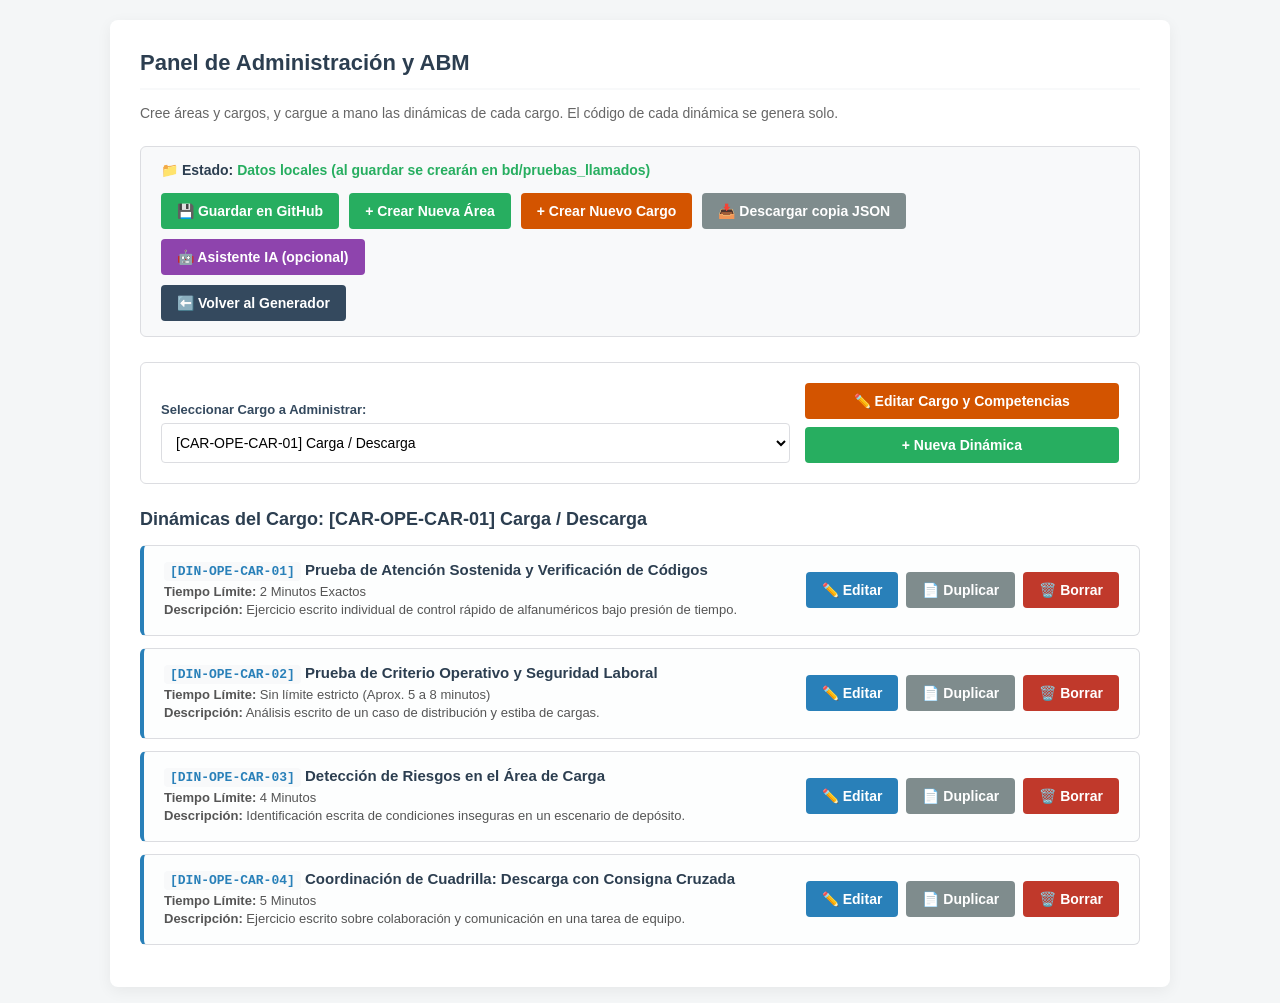
==== admin.html @ 6c326e70 "98741" ====
<!DOCTYPE html>
<html lang="es">
<head>
    <meta charset="UTF-8">
    <meta name="viewport" content="width=device-width, initial-scale=1.0">
    <title>Panel ABM - Gestor de Evaluaciones Psicotécnicas</title>
    <link rel="stylesheet" href="admin.css">
</head>
<body>

    <div class="container">
        <h1>Panel de Administración y ABM</h1>
        <p class="subtitle">Cree áreas y cargos, y cargue a mano las dinámicas de cada cargo. El código de cada dinámica se genera solo.</p>

        <div class="toolbar" style="flex-direction: column; align-items: stretch; gap: 0.9375rem;">
            <div class="status-badge">
                📁 Estado: <span id="estadoCarga" style="color: var(--accent);">Cargando...</span>
            </div>
            <div style="display: flex; justify-content: space-between; flex-wrap: wrap; gap: 0.625rem;">
                <div class="btn-group">
                    <button class="btn-success" style="background-color: #27ae60;" onclick="abrirModalGuardar()">💾 Guardar en GitHub</button>
                    <button class="btn-success" style="background-color: #27ae60;" onclick="abrirModalArea()">+ Crear Nueva Área</button>
                    <button class="btn-warning" onclick="abrirModalCargo()">+ Crear Nuevo Cargo</button>
                    <button class="btn-secondary" onclick="descargarJSON()">📥 Descargar copia JSON</button>
                    <span id="contenedorAsistenteIA"></span>
                </div>
                <div>
                    <button onclick="window.location.href='index.html'" style="background-color: #34495e; color: white; border: none; padding: 0.625rem 1rem; border-radius: 0.25rem; cursor: pointer; font-weight: bold; transition: background 0.2s;" onmouseover="this.style.backgroundColor='#2c3e50'" onmouseout="this.style.backgroundColor='#34495e'">
                        ⬅️ Volver al Generador
                    </button>
                </div>
            </div>
        </div>

        <div class="control-panel">
            <div class="form-group">
                <label for="cargoSelectAdmin">Seleccionar Cargo a Administrar:</label>
                <select id="cargoSelectAdmin" onchange="renderizarDinamicas()"></select>
            </div>
            <div>
                <button class="btn-warning" onclick="editarCargo()" style="width: 100%; margin-bottom: 0.5rem;">✏️ Editar Cargo y Competencias</button>
                <button class="btn-success" onclick="abrirModalDinamica()" style="width: 100%;">+ Nueva Dinámica</button>
            </div>
        </div>

        <div class="section-header">
            <h2 id="tituloListaCargo">Dinámicas Asociadas</h2>
        </div>
        <div id="listaDinamicas">
            <!-- Se llena dinámicamente -->
        </div>
    </div>

    <!-- Modal: Crear Nueva Área -->
    <div id="modalAreaNueva" class="modal">
        <div class="modal-content" style="max-width: 28.125rem;">
            <h3>Crear Nueva Área</h3>
            <form id="formArea" onsubmit="guardarArea(event)">
                <div class="form-group" style="margin-bottom: 0.9375rem;">
                    <label for="areaNombreNueva">Nombre completo del Área:</label>
                    <input type="text" id="areaNombreNueva" placeholder="Ej: Tecnología y Sistemas" required>
                </div>
                <div class="form-group" style="margin-bottom: 0.9375rem;">
                    <label for="areaSiglaNueva">Sigla (Exactamente 3 letras):</label>
                    <input type="text" id="areaSiglaNueva" placeholder="Ej: TEC" maxlength="3" minlength="3" style="text-transform: uppercase;" required>
                </div>
                <div style="display: flex; gap: 0.625rem; margin-top: 1.5625rem;">
                    <button type="submit" class="btn-success">Guardar Área</button>
                    <button type="button" class="btn-danger" onclick="cerrarModalArea()">Cancelar</button>
                </div>
            </form>
        </div>
    </div>

    <!-- Modal: Crear Nuevo Cargo -->
    <div id="modalCargoNuevo" class="modal">
        <div class="modal-content" style="max-width: 34.375rem;">
            <h3 id="tituloModalCargo">Crear Nuevo Cargo</h3>
            <form id="formCargo" onsubmit="guardarCargo(event)">
                <input type="hidden" id="cargoEditKey" value="">
                
                <div class="form-group" style="margin-bottom: 0.9375rem;">
                    <label for="cargoNombreInput">Nombre legible del Cargo:</label>
                    <input type="text" id="cargoNombreInput" placeholder="Ej: Administrador de Redes" required>
                </div>

                <div style="display: grid; grid-template-columns: 2fr 1fr; gap: 0.625rem; margin-bottom: 0.9375rem;">
                    <div class="form-group">
                        <label for="cargoAreaSelect">Área a la que pertenece:</label>
                        <select id="cargoAreaSelect" onchange="actualizarCodigoCargoAutogenerado()" required>
                            <!-- Se llena dinámicamente con las áreas del JSON -->
                        </select>
                    </div>
                    <div class="form-group">
                        <label for="cargoEspecialidad">Sigla Especialidad:</label>
                        <input type="text" id="cargoEspecialidad" placeholder="Ej: RED" maxlength="3" style="text-transform: uppercase;" oninput="actualizarCodigoCargoAutogenerado()" required>
                    </div>
                </div>

                <div class="form-group" style="margin-bottom: 0.9375rem;">
                    <label for="cargoKeyInput">Código del Cargo (Autogenerado):</label>
                    <input type="text" id="cargoKeyInput" style="background-color: #eaeded; font-family: monospace; font-weight: bold; color: #7f8c8d; border: 1px dashed #bdc3c7;" readonly required placeholder="Seleccione área y sigla para generar">
                </div>

                <div class="form-group" style="margin-bottom: 0.9375rem;">
                    <label>Competencias a evaluar (de 1 a 6): definen las columnas de la tabla de puntaje</label>
                    <div id="listaCompetencias"></div>
                    <button type="button" class="btn-secondary" onclick="agregarCompetencia()">+ Agregar competencia</button>
                </div>

                <div style="display: flex; gap: 0.625rem; margin-top: 1.5625rem;">
                    <button type="submit" class="btn-success" id="btnGuardarCargo">Crear Cargo</button>
                    <button type="button" class="btn-danger" onclick="cerrarModalCargo()">Cancelar</button>
                </div>
            </form>
        </div>
    </div>

    <!-- Modal: Crear/Editar Dinámica -->
    <div id="modalDinamica" class="modal">
        <div class="modal-content">
            <h3 id="modalTitulo">Nueva Dinámica</h3>
            <form id="formDinamica" onsubmit="guardarDinamica(event)">
                <input type="hidden" id="editIndex" value="">
                
                <div class="form-group" style="margin-bottom: 0.9375rem;">
                    <label for="modalCargo">Cargo Objetivo:</label>
                    <select id="modalCargo" onchange="actualizarCodigoDinamicaAutogenerado()"></select>
                </div>

                <div class="form-group" style="margin-bottom: 0.9375rem;">
                    <label for="modalCodigo">Código Alfanumérico (Autogenerado):</label>
                    <input type="text" id="modalCodigo" style="background-color: #eaeded; font-family: monospace; font-weight: bold; color: #7f8c8d;" readonly required>
                </div>

                <div class="form-group" style="margin-bottom: 0.9375rem;">
                    <label for="modalTituloDin">Título de la Dinámica:</label>
                    <input type="text" id="modalTituloDin" required>
                </div>

                <div class="form-group" style="margin-bottom: 0.9375rem;">
                    <label for="modalDesc">Descripción Breve:</label>
                    <input type="text" id="modalDesc" required>
                </div>

                <div class="form-group" style="margin-bottom: 0.9375rem;">
                    <label for="modalTiempo">Tiempo Límite:</label>
                    <input type="text" id="modalTiempo" placeholder="Ej: 3 Minutos Exactos" required>
                </div>

                <div class="form-group" style="margin-bottom: 0.9375rem; max-width: 13.75rem;">
                    <label for="modalPeso">Peso en el puntaje final (1 a 5):</label>
                    <input type="number" id="modalPeso" min="1" max="5" step="1" value="1" required>
                    <small style="color: #7f8c8d; font-size: 0.75rem; margin-top: 0.25rem;">1 = peso normal. Un 2 vale el doble que una dinámica de peso 1.</small>
                </div>

                <div class="form-group" style="margin-bottom: 0.9375rem;">
                    <label for="modalHoja">Hoja de Trabajo / Consigna para el Postulante:</label>
                    <textarea id="modalHoja" rows="4" placeholder="Texto o consigna que verá el candidato..." required></textarea>
                </div>

                <div class="form-group" style="margin-bottom: 0.9375rem; max-width: 13.75rem;">
                    <label for="modalRenglones">Renglones para escribir:</label>
                    <input type="number" id="modalRenglones" min="0" max="30" value="5">
                    <small style="color: #7f8c8d; font-size: 0.75rem; margin-top: 0.25rem;">Líneas en blanco al final de la hoja (0 a 30).</small>
                </div>

                <div class="form-group" style="margin-bottom: 0.9375rem;">
                    <label for="modalCaso">Objetivo / Consigna para el Evaluador:</label>
                    <input type="text" id="modalCaso" required>
                </div>

                <div class="form-group" style="margin-bottom: 0.9375rem;">
                    <label for="modalGuia">Guía de Observación (Éxito / Alerta):</label>
                    <textarea id="modalGuia" rows="3" required></textarea>
                </div>

                <div class="form-group" style="margin-bottom: 0.9375rem;">
                    <label for="modalRespuesta">Corrector: Respuestas Correctas / Esperadas:</label>
                    <textarea id="modalRespuesta" rows="4"></textarea>
                </div>

                <div style="display: flex; gap: 0.625rem; margin-top: 1.5625rem;">
                    <button type="submit" class="btn-success">Guardar Dinámica</button>
                    <button type="button" class="btn-warning" id="btnGuardarOtra" onclick="guardarDinamica(event, true)">Guardar y crear otra</button>
                    <button type="button" class="btn-danger" onclick="cerrarModalDinamica()">Cancelar</button>
                </div>
            </form>
        </div>
    </div>

    <!-- Modal: Guardar en GitHub -->
    <div id="modalGuardar" class="modal">
        <div class="modal-content" style="max-width: 28.125rem;">
            <h3>Guardar en GitHub</h3>
            <p style="font-size: 0.875rem; color: #555;">Escribe los cambios en <code>bd/pruebas_llamados</code>.</p>
            <form id="formGuardar" onsubmit="confirmarGuardado(event)">
                <div class="form-group" style="margin-bottom: 0.9375rem;">
                    <label for="pwGuardar">Contraseña:</label>
                    <input type="password" id="pwGuardar" autocomplete="current-password" required>
                </div>
                <p id="avGuardar" style="font-size: 0.8125rem; min-height: 1.2em;"></p>
                <div style="display: flex; gap: 0.625rem; margin-top: 1rem;">
                    <button type="submit" class="btn-success" id="btnConfirmarGuardado">Guardar</button>
                    <button type="button" class="btn-danger" onclick="cerrarModalGuardar()">Cancelar</button>
                </div>
            </form>
        </div>
    </div>

    <script src="datos/datos.js"></script>
    <script src="admin.js"></script>
    <script src="bases_ia.js"></script>
</body>
</html>
---- admin.css ----
/* Escala fluida: 1rem = 16px hasta ~1450px de ancho; en pantallas grandes todo crece de forma proporcional.
   Para agrandar más, subir el 1.1vw (ej: 1.3vw). Para limitar, bajar el 30px final. */
html { font-size: clamp(16px, 1.1vw, 30px); }
@media print { html { font-size: 16px; } }

:root {
    --primary: #2c3e50;
    --secondary: #34495e;
    --accent: #2980b9;
    --success: #27ae60;
    --danger: #c0392b;
    --warning: #d35400;
    --light: #f8f9fa;
    --border: #dcdde1;
}

body {
    font-family: 'Segoe UI', Tahoma, Geneva, Verdana, sans-serif;
    background-color: #f4f6f7;
    color: #333;
    margin: 0;
    padding: 1.25rem;
}

.container {
    max-width: 62.5rem;
    margin: 0 auto;
    background: white;
    padding: 1.875rem;
    border-radius: 0.5rem;
    box-shadow: 0 0.25rem 0.9375rem rgba(0,0,0,0.06);
}

h1 {
    color: var(--primary);
    margin-top: 0;
    font-size: 1.375rem;
    border-bottom: 2px solid var(--light);
    padding-bottom: 0.75rem;
}

p.subtitle {
    color: #666;
    font-size: 0.875rem;
    margin-bottom: 1.5625rem;
}

.toolbar {
    display: flex;
    justify-content: space-between;
    align-items: center;
    background: var(--light);
    padding: 0.9375rem 1.25rem;
    border-radius: 0.375rem;
    border: 1px solid var(--border);
    margin-bottom: 1.5625rem;
    gap: 0.9375rem;
    flex-wrap: wrap;
}

.status-badge {
    font-weight: 600;
    font-size: 0.875rem;
    color: var(--primary);
}

.btn-group {
    display: flex;
    gap: 0.625rem;
    flex-wrap: wrap;
}

button {
    background-color: var(--accent);
    color: white;
    border: none;
    padding: 0.625rem 1rem;
    font-size: 0.875rem;
    font-weight: 600;
    border-radius: 0.25rem;
    cursor: pointer;
    transition: background 0.2s;
}

button:hover { opacity: 0.9; }
.btn-success { background-color: var(--success); }
.btn-danger { background-color: var(--danger); }
.btn-warning { background-color: var(--warning); }
.btn-secondary { background-color: #7f8c8d; }

.control-panel {
    display: grid;
    grid-template-columns: 2fr 1fr;
    gap: 0.9375rem;
    background: white;
    padding: 1.25rem;
    border: 1px solid var(--border);
    border-radius: 0.375rem;
    margin-bottom: 1.5625rem;
    align-items: end;
}

@media (max-width: 768px) {
    .control-panel {
        grid-template-columns: 1fr;
    }
}

.form-group {
    display: flex;
    flex-direction: column;
}

label {
    font-weight: 600;
    margin-bottom: 0.375rem;
    color: var(--secondary);
    font-size: 0.8125rem;
}

select, input, textarea {
    padding: 0.625rem;
    border: 1px solid var(--border);
    border-radius: 0.25rem;
    font-size: 0.875rem;
    width: 100%;
    box-sizing: border-box;
    background-color: white;
    font-family: inherit;
}

.section-header {
    display: flex;
    justify-content: space-between;
    align-items: center;
    margin-bottom: 0.9375rem;
}

.section-header h2 {
    font-size: 1.125rem;
    color: var(--primary);
    margin: 0;
    border: none;
    padding: 0;
}

.dynamics-card {
    background: #fdfefe;
    border: 1px solid var(--border);
    border-left: 0.25rem solid var(--accent);
    padding: 0.9375rem 1.25rem;
    margin-bottom: 0.75rem;
    border-radius: 0.375rem;
    display: flex;
    justify-content: space-between;
    align-items: center;
    gap: 0.9375rem;
}

.dynamics-info h4 {
    margin: 0 0 0.3125rem 0;
    color: var(--primary);
    font-size: 0.9375rem;
}

.dynamics-info p {
    margin: 0.1875rem 0;
    font-size: 0.8125rem;
    color: #555;
}

.actions {
    display: flex;
    gap: 0.5rem;
    flex-shrink: 0;
}

.modal {
    display: none;
    position: fixed;
    top: 0; left: 0; width: 100%; height: 100%;
    background: rgba(0,0,0,0.5);
    justify-content: center; align-items: center;
    z-index: 1000;
}
.modal-content {
    background: white;
    padding: 1.5625rem;
    border-radius: 0.5rem;
    width: 90%;
    max-width: 40.625rem;
    max-height: 90vh;
    overflow-y: auto;
    box-shadow: 0 0.3125rem 1.25rem rgba(0,0,0,0.2);
}
.modal-content h3 {
    margin-top: 0;
    color: var(--primary);
    border-bottom: 1px solid var(--light);
    padding-bottom: 0.5rem;
}
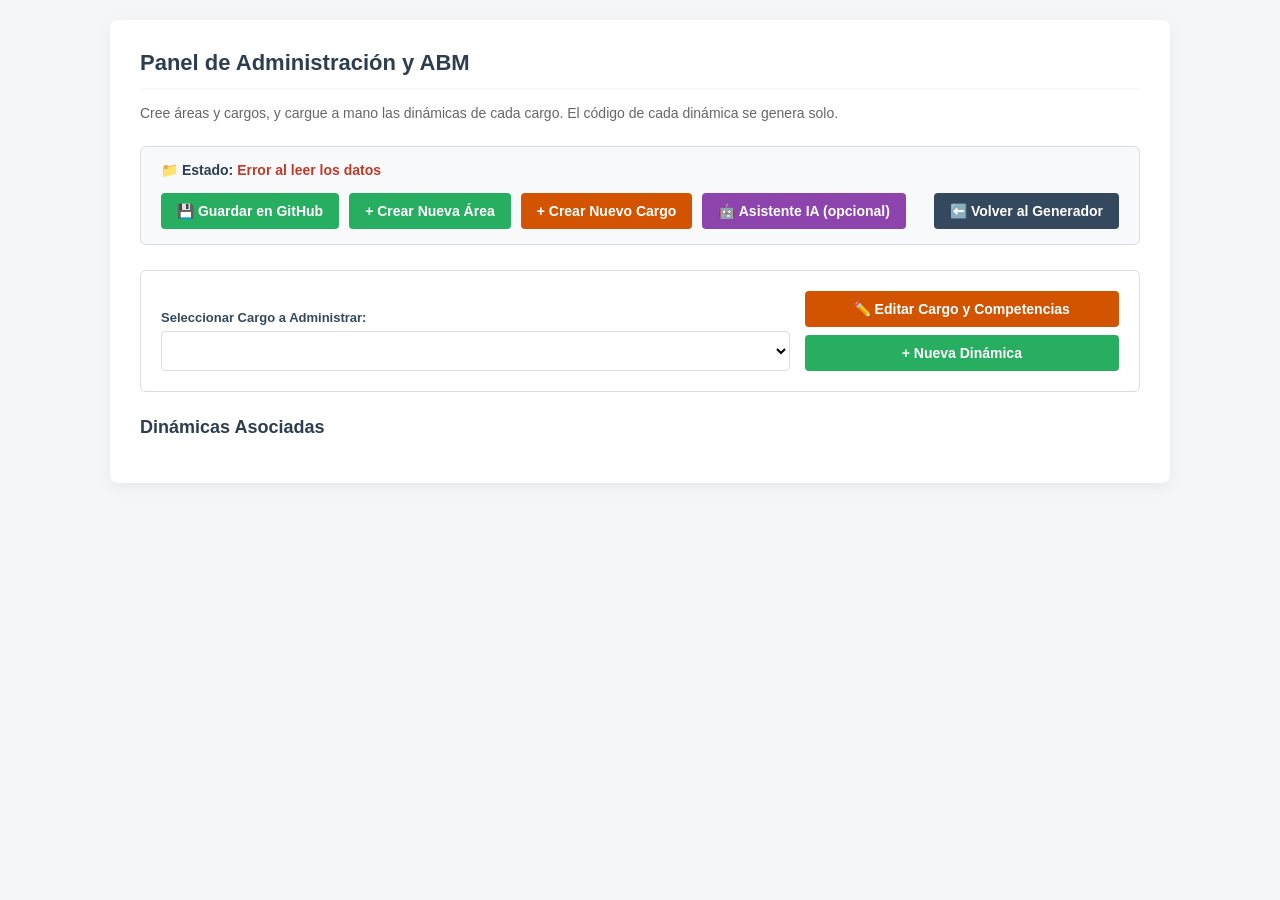
==== commit b7d1398b: "96325" ====
--- a/admin.html
+++ b/admin.html
@@ -21,7 +21,6 @@
                     <button class="btn-success" style="background-color: #27ae60;" onclick="abrirModalGuardar()">💾 Guardar en GitHub</button>
                     <button class="btn-success" style="background-color: #27ae60;" onclick="abrirModalArea()">+ Crear Nueva Área</button>
                     <button class="btn-warning" onclick="abrirModalCargo()">+ Crear Nuevo Cargo</button>
-                    <button class="btn-secondary" onclick="descargarJSON()">📥 Descargar copia JSON</button>
                     <span id="contenedorAsistenteIA"></span>
                 </div>
                 <div>
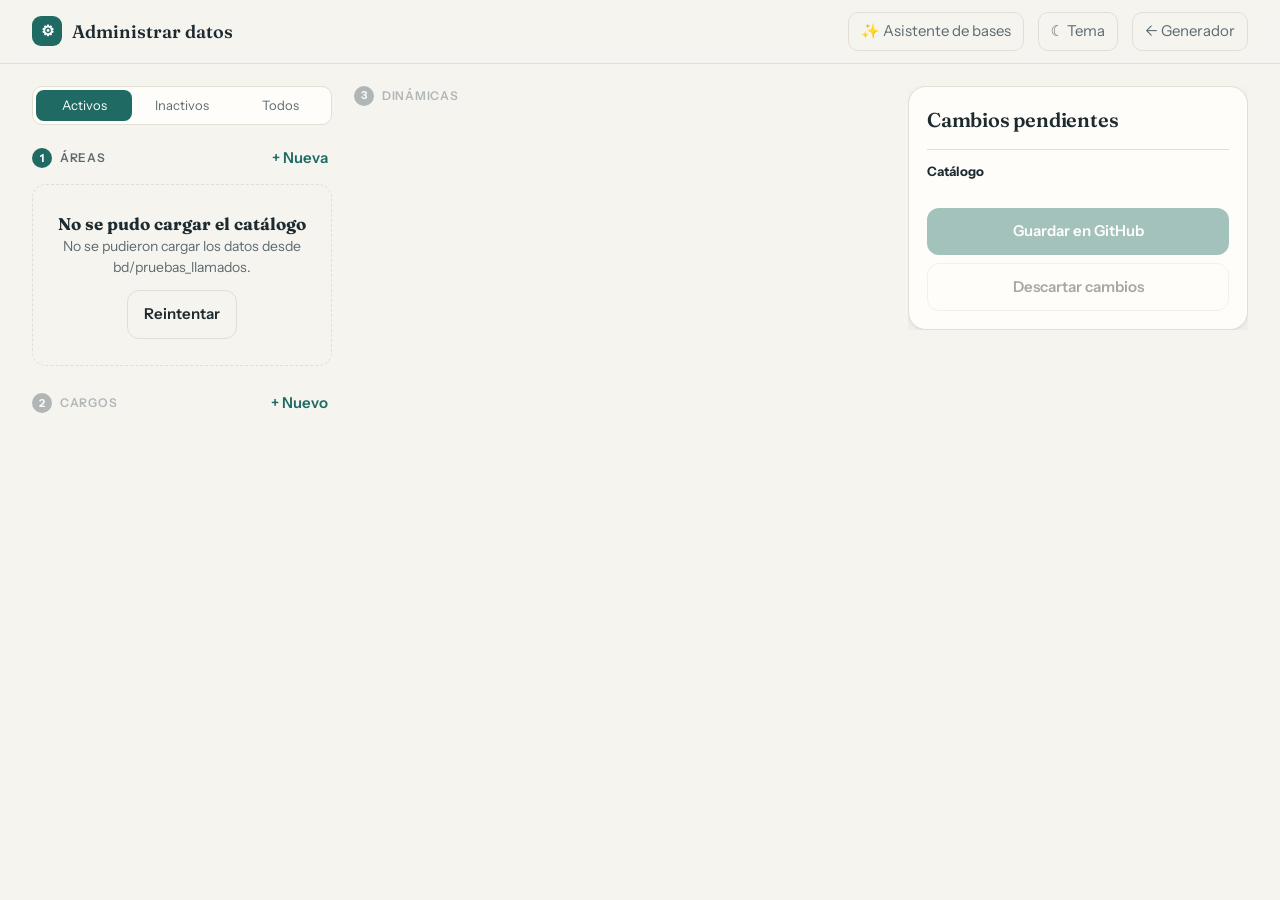
==== commit bb33c5fa: "nuevo ABM" ====
--- a/admin.html
+++ b/admin.html
@@ -1,214 +1,35 @@
-<!DOCTYPE html>
-<html lang="es">
-<head>
-    <meta charset="UTF-8">
-    <meta name="viewport" content="width=device-width, initial-scale=1.0">
-    <title>Panel ABM - Gestor de Evaluaciones Psicotécnicas</title>
-    <link rel="stylesheet" href="admin.css">
-</head>
-<body>
-
-    <div class="container">
-        <h1>Panel de Administración y ABM</h1>
-        <p class="subtitle">Cree áreas y cargos, y cargue a mano las dinámicas de cada cargo. El código de cada dinámica se genera solo.</p>
-
-        <div class="toolbar" style="flex-direction: column; align-items: stretch; gap: 0.9375rem;">
-            <div class="status-badge">
-                📁 Estado: <span id="estadoCarga" style="color: var(--accent);">Cargando...</span>
-            </div>
-            <div style="display: flex; justify-content: space-between; flex-wrap: wrap; gap: 0.625rem;">
-                <div class="btn-group">
-                    <button class="btn-success" style="background-color: #27ae60;" onclick="abrirModalGuardar()">💾 Guardar en GitHub</button>
-                    <button class="btn-success" style="background-color: #27ae60;" onclick="abrirModalArea()">+ Crear Nueva Área</button>
-                    <button class="btn-warning" onclick="abrirModalCargo()">+ Crear Nuevo Cargo</button>
-                    <span id="contenedorAsistenteIA"></span>
-                </div>
-                <div>
-                    <button onclick="window.location.href='index.html'" style="background-color: #34495e; color: white; border: none; padding: 0.625rem 1rem; border-radius: 0.25rem; cursor: pointer; font-weight: bold; transition: background 0.2s;" onmouseover="this.style.backgroundColor='#2c3e50'" onmouseout="this.style.backgroundColor='#34495e'">
-                        ⬅️ Volver al Generador
-                    </button>
-                </div>
-            </div>
-        </div>
-
-        <div class="control-panel">
-            <div class="form-group">
-                <label for="cargoSelectAdmin">Seleccionar Cargo a Administrar:</label>
-                <select id="cargoSelectAdmin" onchange="renderizarDinamicas()"></select>
-            </div>
-            <div>
-                <button class="btn-warning" onclick="editarCargo()" style="width: 100%; margin-bottom: 0.5rem;">✏️ Editar Cargo y Competencias</button>
-                <button class="btn-success" onclick="abrirModalDinamica()" style="width: 100%;">+ Nueva Dinámica</button>
-            </div>
-        </div>
-
-        <div class="section-header">
-            <h2 id="tituloListaCargo">Dinámicas Asociadas</h2>
-        </div>
-        <div id="listaDinamicas">
-            <!-- Se llena dinámicamente -->
-        </div>
-    </div>
-
-    <!-- Modal: Crear Nueva Área -->
-    <div id="modalAreaNueva" class="modal">
-        <div class="modal-content" style="max-width: 28.125rem;">
-            <h3>Crear Nueva Área</h3>
-            <form id="formArea" onsubmit="guardarArea(event)">
-                <div class="form-group" style="margin-bottom: 0.9375rem;">
-                    <label for="areaNombreNueva">Nombre completo del Área:</label>
-                    <input type="text" id="areaNombreNueva" placeholder="Ej: Tecnología y Sistemas" required>
-                </div>
-                <div class="form-group" style="margin-bottom: 0.9375rem;">
-                    <label for="areaSiglaNueva">Sigla (Exactamente 3 letras):</label>
-                    <input type="text" id="areaSiglaNueva" placeholder="Ej: TEC" maxlength="3" minlength="3" style="text-transform: uppercase;" required>
-                </div>
-                <div style="display: flex; gap: 0.625rem; margin-top: 1.5625rem;">
-                    <button type="submit" class="btn-success">Guardar Área</button>
-                    <button type="button" class="btn-danger" onclick="cerrarModalArea()">Cancelar</button>
-                </div>
-            </form>
-        </div>
-    </div>
-
-    <!-- Modal: Crear Nuevo Cargo -->
-    <div id="modalCargoNuevo" class="modal">
-        <div class="modal-content" style="max-width: 34.375rem;">
-            <h3 id="tituloModalCargo">Crear Nuevo Cargo</h3>
-            <form id="formCargo" onsubmit="guardarCargo(event)">
-                <input type="hidden" id="cargoEditKey" value="">
-                
-                <div class="form-group" style="margin-bottom: 0.9375rem;">
-                    <label for="cargoNombreInput">Nombre legible del Cargo:</label>
-                    <input type="text" id="cargoNombreInput" placeholder="Ej: Administrador de Redes" required>
-                </div>
-
-                <div style="display: grid; grid-template-columns: 2fr 1fr; gap: 0.625rem; margin-bottom: 0.9375rem;">
-                    <div class="form-group">
-                        <label for="cargoAreaSelect">Área a la que pertenece:</label>
-                        <select id="cargoAreaSelect" onchange="actualizarCodigoCargoAutogenerado()" required>
-                            <!-- Se llena dinámicamente con las áreas del JSON -->
-                        </select>
-                    </div>
-                    <div class="form-group">
-                        <label for="cargoEspecialidad">Sigla Especialidad:</label>
-                        <input type="text" id="cargoEspecialidad" placeholder="Ej: RED" maxlength="3" style="text-transform: uppercase;" oninput="actualizarCodigoCargoAutogenerado()" required>
-                    </div>
-                </div>
-
-                <div class="form-group" style="margin-bottom: 0.9375rem;">
-                    <label for="cargoKeyInput">Código del Cargo (Autogenerado):</label>
-                    <input type="text" id="cargoKeyInput" style="background-color: #eaeded; font-family: monospace; font-weight: bold; color: #7f8c8d; border: 1px dashed #bdc3c7;" readonly required placeholder="Seleccione área y sigla para generar">
-                </div>
-
-                <div class="form-group" style="margin-bottom: 0.9375rem;">
-                    <label>Competencias a evaluar (de 1 a 6): definen las columnas de la tabla de puntaje</label>
-                    <div id="listaCompetencias"></div>
-                    <button type="button" class="btn-secondary" onclick="agregarCompetencia()">+ Agregar competencia</button>
-                </div>
-
-                <div style="display: flex; gap: 0.625rem; margin-top: 1.5625rem;">
-                    <button type="submit" class="btn-success" id="btnGuardarCargo">Crear Cargo</button>
-                    <button type="button" class="btn-danger" onclick="cerrarModalCargo()">Cancelar</button>
-                </div>
-            </form>
-        </div>
-    </div>
-
-    <!-- Modal: Crear/Editar Dinámica -->
-    <div id="modalDinamica" class="modal">
-        <div class="modal-content">
-            <h3 id="modalTitulo">Nueva Dinámica</h3>
-            <form id="formDinamica" onsubmit="guardarDinamica(event)">
-                <input type="hidden" id="editIndex" value="">
-                
-                <div class="form-group" style="margin-bottom: 0.9375rem;">
-                    <label for="modalCargo">Cargo Objetivo:</label>
-                    <select id="modalCargo" onchange="actualizarCodigoDinamicaAutogenerado()"></select>
-                </div>
-
-                <div class="form-group" style="margin-bottom: 0.9375rem;">
-                    <label for="modalCodigo">Código Alfanumérico (Autogenerado):</label>
-                    <input type="text" id="modalCodigo" style="background-color: #eaeded; font-family: monospace; font-weight: bold; color: #7f8c8d;" readonly required>
-                </div>
-
-                <div class="form-group" style="margin-bottom: 0.9375rem;">
-                    <label for="modalTituloDin">Título de la Dinámica:</label>
-                    <input type="text" id="modalTituloDin" required>
-                </div>
-
-                <div class="form-group" style="margin-bottom: 0.9375rem;">
-                    <label for="modalDesc">Descripción Breve:</label>
-                    <input type="text" id="modalDesc" required>
-                </div>
-
-                <div class="form-group" style="margin-bottom: 0.9375rem;">
-                    <label for="modalTiempo">Tiempo Límite:</label>
-                    <input type="text" id="modalTiempo" placeholder="Ej: 3 Minutos Exactos" required>
-                </div>
-
-                <div class="form-group" style="margin-bottom: 0.9375rem; max-width: 13.75rem;">
-                    <label for="modalPeso">Peso en el puntaje final (1 a 5):</label>
-                    <input type="number" id="modalPeso" min="1" max="5" step="1" value="1" required>
-                    <small style="color: #7f8c8d; font-size: 0.75rem; margin-top: 0.25rem;">1 = peso normal. Un 2 vale el doble que una dinámica de peso 1.</small>
-                </div>
-
-                <div class="form-group" style="margin-bottom: 0.9375rem;">
-                    <label for="modalHoja">Hoja de Trabajo / Consigna para el Postulante:</label>
-                    <textarea id="modalHoja" rows="4" placeholder="Texto o consigna que verá el candidato..." required></textarea>
-                </div>
-
-                <div class="form-group" style="margin-bottom: 0.9375rem; max-width: 13.75rem;">
-                    <label for="modalRenglones">Renglones para escribir:</label>
-                    <input type="number" id="modalRenglones" min="0" max="30" value="5">
-                    <small style="color: #7f8c8d; font-size: 0.75rem; margin-top: 0.25rem;">Líneas en blanco al final de la hoja (0 a 30).</small>
-                </div>
-
-                <div class="form-group" style="margin-bottom: 0.9375rem;">
-                    <label for="modalCaso">Objetivo / Consigna para el Evaluador:</label>
-                    <input type="text" id="modalCaso" required>
-                </div>
-
-                <div class="form-group" style="margin-bottom: 0.9375rem;">
-                    <label for="modalGuia">Guía de Observación (Éxito / Alerta):</label>
-                    <textarea id="modalGuia" rows="3" required></textarea>
-                </div>
-
-                <div class="form-group" style="margin-bottom: 0.9375rem;">
-                    <label for="modalRespuesta">Corrector: Respuestas Correctas / Esperadas:</label>
-                    <textarea id="modalRespuesta" rows="4"></textarea>
-                </div>
-
-                <div style="display: flex; gap: 0.625rem; margin-top: 1.5625rem;">
-                    <button type="submit" class="btn-success">Guardar Dinámica</button>
-                    <button type="button" class="btn-warning" id="btnGuardarOtra" onclick="guardarDinamica(event, true)">Guardar y crear otra</button>
-                    <button type="button" class="btn-danger" onclick="cerrarModalDinamica()">Cancelar</button>
-                </div>
-            </form>
-        </div>
-    </div>
-
-    <!-- Modal: Guardar en GitHub -->
-    <div id="modalGuardar" class="modal">
-        <div class="modal-content" style="max-width: 28.125rem;">
-            <h3>Guardar en GitHub</h3>
-            <p style="font-size: 0.875rem; color: #555;">Escribe los cambios en <code>bd/pruebas_llamados</code>.</p>
-            <form id="formGuardar" onsubmit="confirmarGuardado(event)">
-                <div class="form-group" style="margin-bottom: 0.9375rem;">
-                    <label for="pwGuardar">Contraseña:</label>
-                    <input type="password" id="pwGuardar" autocomplete="current-password" required>
-                </div>
-                <p id="avGuardar" style="font-size: 0.8125rem; min-height: 1.2em;"></p>
-                <div style="display: flex; gap: 0.625rem; margin-top: 1rem;">
-                    <button type="submit" class="btn-success" id="btnConfirmarGuardado">Guardar</button>
-                    <button type="button" class="btn-danger" onclick="cerrarModalGuardar()">Cancelar</button>
-                </div>
-            </form>
-        </div>
-    </div>
-
-    <script src="datos/datos.js"></script>
-    <script src="admin.js"></script>
-    <script src="bases_ia.js"></script>
-</body>
-</html>+<!DOCTYPE html>
+<html lang="es">
+<head>
+<meta charset="UTF-8">
+<meta name="viewport" content="width=device-width, initial-scale=1, viewport-fit=cover">
+<title>Administrar datos · Evaluaciones psicotécnicas</title>
+<link rel="preconnect" href="https://fonts.googleapis.com">
+<link rel="stylesheet" href="https://fonts.googleapis.com/css2?family=Fraunces:opsz,wght@9..144,600&family=Instrument+Sans:wght@400;500;600&display=swap">
+<link rel="stylesheet" href="estilos/aplicacion.css">
+<link rel="stylesheet" href="estilos/administracion.css">
+</head>
+<body>
+<header class="top"><div class="marca"><span class="logo">⚙</span>Administrar datos</div><div class="esp"></div>
+ <button class="ghost" id="bAsist">✨ Asistente de bases</button><button class="ghost" id="tema">☾ Tema</button><a class="ghost" href="index.html">← Generador</a></header>
+<main class="app">
+ <section class="col-izq">
+  <div class="seg" role="group" aria-label="Mostrar"><button data-v="act" aria-pressed="true">Activos</button><button data-v="ina" aria-pressed="false">Inactivos</button><button data-v="todos" aria-pressed="false">Todos</button></div>
+  <div class="cab-s"><p class="paso"><b>1</b> Áreas</p><button class="link" id="nA">+ Nueva</button></div><div class="lst" id="ar"></div>
+  <div class="cab-s" style="margin-top:22px"><p class="paso off" id="p2"><b>2</b> Cargos</p><button class="link" id="nC">+ Nuevo</button></div><div class="lst" id="ca"></div>
+ </section>
+ <section>
+  <p class="paso off" id="p3"><b>3</b> Dinámicas</p>
+  <div class="cab" id="cab" hidden><div><h2 id="tC"></h2><p id="sC"></p></div><div style="display:flex;gap:8px"><button class="ghost" id="eC">✏️ Cargo y competencias</button><button class="ghost" id="nD">+ Nueva dinámica</button></div></div>
+  <div class="lista" id="lista"></div>
+ </section>
+ <aside class="col-der"><div class="panel"><h2>Cambios pendientes</h2><p class="sub" id="pn"></p>
+  <div class="extra"><ul class="sel log" id="log"></ul><div class="fila" style="display:block"><b style="font-size:13px">Catálogo</b><p class="sub" id="res" style="margin:2px 0 0"></p></div></div>
+  <button class="btn" id="gu" disabled>Guardar en GitHub</button><button class="btn sec" style="width:100%;margin-top:8px" id="de" disabled>Descartar cambios</button></div></aside>
+</main>
+<dialog id="dm"><form id="fm"><div class="mh"><h2 id="mt"></h2><button type="button" class="x" data-c aria-label="Cerrar">✕</button></div><div class="mb" id="mc"></div><div class="mf"><button type="button" class="btn sec" data-c>Cancelar</button><button class="btn" id="ok">Guardar</button></div></form></dialog>
+<script src="utilidades.js"></script>
+<script src="datos/datos.js"></script>
+<script src="js/administracion.js"></script>
+</body>
+</html>
--- a/estilos/aplicacion.css
+++ b/estilos/aplicacion.css
@@ -0,0 +1,97 @@
+/* Pantalla de armado: área, cargo, dinámicas y panel de la evaluación. */
+:root{--bg:#f6f4ef;--panel:#fffdf9;--tinta:#1d2a2f;--suave:#5c6b70;--linea:#e3ded3;--acento:#1f6b63;--acento-t:#fff;--acento-s:#e2efec;--aviso:#a8481a;--aviso-s:#f8e9df;--sombra:0 1px 2px rgba(29,42,47,.06),0 8px 24px rgba(29,42,47,.06);--r:14px}
+@media(prefers-color-scheme:dark){:root:not([data-theme="light"]){--bg:#11181a;--panel:#182225;--tinta:#e8ece9;--suave:#9aa9ad;--linea:#2a3639;--acento:#4fb5a8;--acento-t:#0b1a18;--acento-s:#1b3330;--aviso:#e59a6d;--aviso-s:#33241b;--sombra:0 1px 2px rgba(0,0,0,.4),0 8px 24px rgba(0,0,0,.3)}}
+:root[data-theme="dark"]{--bg:#11181a;--panel:#182225;--tinta:#e8ece9;--suave:#9aa9ad;--linea:#2a3639;--acento:#4fb5a8;--acento-t:#0b1a18;--acento-s:#1b3330;--aviso:#e59a6d;--aviso-s:#33241b;--sombra:0 1px 2px rgba(0,0,0,.4),0 8px 24px rgba(0,0,0,.3)}
+:root{box-sizing:border-box;padding-top:env(safe-area-inset-top,0px);padding-bottom:env(safe-area-inset-bottom,0px)}
+html{scroll-padding-top:env(safe-area-inset-top,0px)}
+*,*::before,*::after{box-sizing:inherit}
+body{margin:0;background:var(--bg);color:var(--tinta);font:15px/1.5 "Instrument Sans",system-ui,-apple-system,"Segoe UI",sans-serif}
+h1,h2,h3{font-family:Fraunces,Georgia,"Times New Roman",serif;font-weight:600;margin:0;letter-spacing:-.01em}
+button{font:inherit;color:inherit;cursor:pointer}
+:focus-visible{outline:2px solid var(--acento);outline-offset:2px}
+.top{position:sticky;top:env(safe-area-inset-top,0px);z-index:5;display:flex;align-items:center;gap:14px;padding:12px clamp(16px,2.5vw,36px);background:color-mix(in srgb,var(--bg) 88%,transparent);backdrop-filter:blur(10px);border-bottom:1px solid var(--linea)}
+.marca{display:flex;align-items:center;gap:10px;font-family:Fraunces,Georgia,serif;font-weight:600;font-size:18px}
+.logo{width:30px;height:30px;border-radius:9px;background:var(--acento);color:var(--acento-t);display:grid;place-items:center;font-size:15px}
+.top .esp{flex:1}
+.ghost{background:none;border:1px solid var(--linea);border-radius:10px;padding:7px 12px;color:var(--suave)}
+.ghost:hover{border-color:var(--acento);color:var(--tinta)}
+.app{display:grid;grid-template-columns:minmax(240px,300px) minmax(0,1fr) minmax(300px,340px);gap:22px;padding:22px clamp(16px,2.5vw,36px) 40px;align-items:start}
+.col-izq,.col-der{position:sticky;top:76px;max-height:calc(100vh - 92px);overflow:auto}
+.paso{display:flex;align-items:center;gap:8px;font-size:12px;letter-spacing:.06em;text-transform:uppercase;color:var(--suave);font-weight:600;margin:0 0 10px}
+.paso b{display:grid;place-items:center;width:20px;height:20px;border-radius:50%;background:var(--acento);color:var(--acento-t);font-size:11px;letter-spacing:0}
+.buscar{width:100%;padding:9px 12px;border:1px solid var(--linea);border-radius:10px;background:var(--panel);color:var(--tinta);font:inherit;margin-bottom:10px}
+.cargos{display:grid;gap:8px}
+.cargo{text-align:left;background:var(--panel);border:1px solid var(--linea);border-radius:var(--r);padding:12px 14px;transition:border-color .15s,box-shadow .15s}
+.cargo:hover{border-color:var(--acento)}
+.cargo[aria-pressed=true]{border-color:var(--acento);box-shadow:0 0 0 2px var(--acento-s),var(--sombra)}
+.cargo strong{display:block;font-weight:600}
+.cargo small{color:var(--suave);display:block;margin-top:2px}
+.cod{font:11px ui-monospace,Menlo,Consolas,monospace;color:var(--suave)}
+.cab{display:flex;align-items:end;justify-content:space-between;gap:12px;margin-bottom:14px;flex-wrap:wrap}
+.cab h2{font-size:24px}
+.cab p{margin:2px 0 0;color:var(--suave)}
+.link{background:none;border:0;color:var(--acento);font-weight:600;padding:4px}
+.lista{display:grid;gap:12px;grid-template-columns:repeat(auto-fill,minmax(300px,1fr))}
+.din{position:relative;display:flex;flex-direction:column;gap:8px;background:var(--panel);border:1px solid var(--linea);border-radius:var(--r);padding:16px 16px 14px;cursor:pointer;transition:border-color .15s,box-shadow .15s,transform .15s}
+.din:hover{transform:translateY(-1px);box-shadow:var(--sombra)}
+.din.on{border-color:var(--acento);box-shadow:0 0 0 2px var(--acento-s)}
+.din input{position:absolute;opacity:0}
+.tilde{position:absolute;top:14px;right:14px;width:22px;height:22px;border-radius:7px;border:1.5px solid var(--linea);display:grid;place-items:center;color:transparent;font-size:13px;font-weight:700}
+.din.on .tilde{background:var(--acento);border-color:var(--acento);color:var(--acento-t)}
+.din:has(input:focus-visible){outline:2px solid var(--acento);outline-offset:2px}
+.din h3{font-size:16px;line-height:1.3;padding-right:30px}
+.din p{margin:0;color:var(--suave);font-size:13.5px;display:-webkit-box;-webkit-line-clamp:2;-webkit-box-orient:vertical;overflow:hidden}
+.meta{display:flex;align-items:center;gap:8px;margin-top:auto;padding-top:4px}
+.tag{background:var(--acento-s);color:var(--acento);border-radius:7px;padding:2px 8px;font-size:12px;font-weight:600}
+.tag.id{background:none;border:1px solid var(--linea);color:var(--suave);font:11px ui-monospace,Menlo,monospace}
+.det{margin-left:auto;background:none;border:0;color:var(--acento);font-weight:600;font-size:13px;padding:4px 2px}
+.panel{background:var(--panel);border:1px solid var(--linea);border-radius:18px;box-shadow:var(--sombra);padding:18px}
+.panel h2{font-size:20px}
+.sub{color:var(--suave);font-size:13px;margin:2px 0 14px}
+.fila{display:flex;align-items:center;justify-content:space-between;gap:10px;padding:10px 0;border-top:1px solid var(--linea)}
+.stp{display:flex;align-items:center;gap:2px;border:1px solid var(--linea);border-radius:10px}
+.stp button{width:32px;height:32px;border:0;background:none;font-size:18px}
+.stp output{min-width:28px;text-align:center;font-weight:600}
+.sel{margin:0;padding:0;list-style:none;font-size:13.5px}
+.sel li{display:flex;justify-content:space-between;gap:10px;padding:5px 0;color:var(--suave)}
+.sel li span:first-child{color:var(--tinta)}
+.vacio{color:var(--suave);font-size:13.5px;padding:6px 0}
+.cob{display:flex;flex-wrap:wrap;gap:5px;margin:8px 0 4px}
+.cob i{font:600 11px ui-monospace,Menlo,monospace;font-style:normal;padding:3px 7px;border-radius:6px;border:1px dashed var(--linea);color:var(--suave)}
+.cob i.ok{background:var(--acento-s);border:1px solid transparent;color:var(--acento)}
+.barra{height:6px;border-radius:9px;background:var(--linea);overflow:hidden}
+.barra div{height:100%;background:var(--acento);transition:width .25s}
+.sw{display:flex;align-items:center;gap:10px;cursor:pointer}
+.sw input{appearance:none;width:38px;height:22px;border-radius:99px;background:var(--linea);position:relative;margin:0;cursor:pointer;transition:background .15s}
+.sw input::after{content:"";position:absolute;top:3px;left:3px;width:16px;height:16px;border-radius:50%;background:#fff;transition:transform .15s}
+.sw input:checked{background:var(--acento)}
+.sw input:checked::after{transform:translateX(16px)}
+.btn{width:100%;margin-top:14px;padding:12px 16px;border:0;border-radius:12px;background:var(--acento);color:var(--acento-t);font-weight:600;font-size:15px}
+.btn:disabled{opacity:.4;cursor:not-allowed}
+.btn.sec{background:none;border:1px solid var(--linea);color:var(--tinta);margin:0;width:auto}
+dialog{border:0;padding:0;border-radius:20px;background:var(--panel);color:var(--tinta);width:min(720px,calc(100vw - 24px));max-height:calc(100vh - 32px);box-shadow:0 24px 80px rgba(0,0,0,.35)}
+dialog.ancho{width:min(980px,calc(100vw - 24px))}
+dialog::backdrop{background:rgba(12,20,22,.58);backdrop-filter:blur(3px)}
+.mh{display:flex;justify-content:space-between;align-items:start;gap:12px;padding:20px 22px 12px}
+.mh h2{font-size:21px}
+.x{width:34px;height:34px;border-radius:10px;border:1px solid var(--linea);background:none;font-size:18px;flex:none}
+.mb{padding:4px 22px 18px;overflow:auto;max-height:calc(100vh - 190px)}
+.mf{display:flex;gap:10px;justify-content:flex-end;padding:14px 22px;border-top:1px solid var(--linea)}
+.mf .btn{margin:0;width:auto}
+.bq{border-left:3px solid var(--acento);background:var(--acento-s);border-radius:0 10px 10px 0;padding:10px 14px;margin:10px 0;font-size:14px;white-space:pre-line}
+.bq b{display:block;font-size:11px;letter-spacing:.06em;text-transform:uppercase;color:var(--acento);margin-bottom:3px}
+.bq.av{border-color:var(--aviso);background:var(--aviso-s)}.bq.av b{color:var(--aviso)}
+.cor{filter:blur(6px);cursor:pointer;user-select:none}.cor.ver{filter:none;user-select:auto}
+.fondo{background:#8b948f33;padding:18px;overflow:auto;max-height:calc(100vh - 190px)}
+.cab[hidden]{display:none}
+.areas{display:grid;grid-template-columns:1fr 1fr;gap:8px}
+.area{text-align:left;background:var(--panel);border:1px solid var(--linea);border-radius:var(--r);padding:12px 14px}
+.area:hover{border-color:var(--acento)}
+.area[aria-pressed=true]{background:var(--acento);border-color:var(--acento);color:var(--acento-t)}
+.area strong{display:block;font-weight:600}.area small{opacity:.75}
+.paso.off{opacity:.45}.paso.off b{background:var(--suave)}
+.vacio-box{border:1.5px dashed var(--linea);border-radius:var(--r);padding:26px 18px;text-align:center;color:var(--suave);font-size:14px}
+.vacio-box b{color:var(--tinta);font-family:Fraunces,Georgia,serif;font-size:17px}
+a.ghost{text-decoration:none;display:inline-block}
+@media(max-width:1180px){.app{grid-template-columns:minmax(230px,290px) minmax(0,1fr);padding-bottom:130px}.col-der{position:fixed;left:0;right:0;bottom:0;z-index:6;max-height:none;overflow:visible;padding:0 10px calc(10px + env(safe-area-inset-bottom,0px))}.col-der .extra{display:none}.col-der .panel{padding:12px 14px;border-radius:16px}.col-der .btn{margin-top:8px}}
+@media(max-width:760px){.app{grid-template-columns:minmax(0,1fr)}.col-izq{position:static;max-height:none}.cargos{grid-template-columns:repeat(auto-fill,minmax(210px,1fr))}.areas{grid-template-columns:repeat(auto-fill,minmax(140px,1fr))}}
--- a/estilos/administracion.css
+++ b/estilos/administracion.css
@@ -0,0 +1,26 @@
+/* Panel de administración (ABM): lista de áreas, cargos y dinámicas, formularios y asistente. Usa las variables de aplicacion.css. */
+.seg{display:flex;border:1px solid var(--linea);border-radius:10px;padding:3px;gap:2px;background:var(--panel);margin-bottom:18px}
+.seg button{flex:1;border:0;background:none;border-radius:8px;padding:6px;font-size:13px;color:var(--suave)}
+.seg button[aria-pressed=true]{background:var(--acento);color:var(--acento-t)}
+.cab-s{display:flex;justify-content:space-between;align-items:center;margin:0 0 10px}.cab-s .paso{margin:0}
+.lst{display:grid;gap:8px}
+.it{display:flex;align-items:center;justify-content:space-between;gap:8px;background:var(--panel);border:1px solid var(--linea);border-radius:var(--r);padding:10px 12px;cursor:pointer}
+.it:hover{border-color:var(--acento)}.it.on{border-color:var(--acento);box-shadow:0 0 0 2px var(--acento-s)}
+.it strong{font-weight:600}.it small{display:block;color:var(--suave)}
+.ina{opacity:.62;background-image:repeating-linear-gradient(135deg,transparent 0 8px,var(--acento-s) 8px 9px)}
+.ac{display:flex;gap:2px;flex:none}.ac button{border:0;background:none;border-radius:8px;padding:5px 7px;font-size:14px}.ac button:hover{background:var(--acento-s)}
+.bad{font-size:11px;font-weight:600;border-radius:6px;padding:1px 7px;background:var(--aviso-s);color:var(--aviso)}
+.din.adm{cursor:default}.din.adm:hover{transform:none}
+.cp{display:block;margin:0 0 12px;font-size:13px;font-weight:600;color:var(--suave)}
+.cp input,.cp select,.cp textarea{display:block;width:100%;margin-top:4px;padding:9px 11px;border:1px solid var(--linea);border-radius:10px;background:var(--bg);color:var(--tinta);font:inherit;font-weight:400}
+.cp textarea{min-height:84px;resize:vertical}.dos{display:grid;grid-template-columns:2fr 1fr;gap:10px}
+.fc{display:grid;grid-template-columns:84px 1fr 1.4fr 34px;gap:6px;margin-bottom:6px}
+.fc input{padding:7px 9px;border:1px solid var(--linea);border-radius:8px;background:var(--bg);color:var(--tinta);font:inherit;font-size:13px;min-width:0}
+.fc .x{width:34px;height:34px}
+.err{color:var(--aviso);font-size:13px;min-height:1.2em;margin:4px 0 0}
+.toast{position:fixed;left:50%;bottom:96px;transform:translateX(-50%);background:var(--tinta);color:var(--bg);padding:10px 16px;border-radius:12px;font-size:14px;z-index:20;box-shadow:var(--sombra)}
+.modo{display:block;border:1px solid var(--linea);border-radius:var(--r);padding:11px 14px;margin-bottom:8px;cursor:pointer}
+.modo:has(input:checked){border-color:var(--acento);box-shadow:0 0 0 2px var(--acento-s)}.modo input{margin-right:8px}.modo small{display:block;color:var(--suave);margin-left:24px}
+.pre{width:100%;min-height:230px;font:12px/1.5 ui-monospace,Menlo,monospace;padding:12px;border:1px solid var(--linea);border-radius:10px;background:var(--bg);color:var(--tinta)}
+.log li{display:block;padding:4px 0;border-top:1px solid var(--linea);font-size:13px}
+@media(max-width:560px){.fc{grid-template-columns:1fr 34px}.dos{grid-template-columns:1fr}}
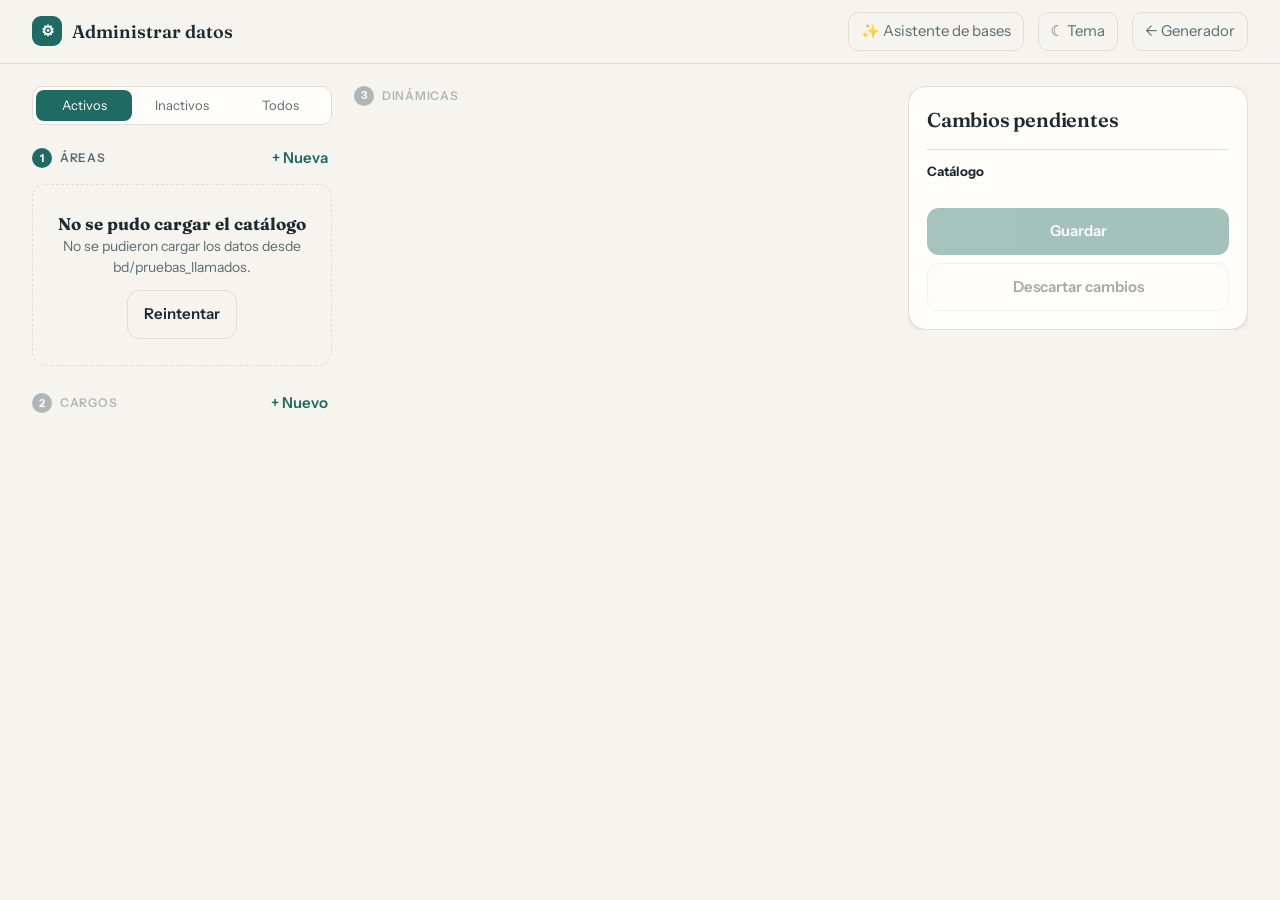
==== commit 9bf6d04c: "1234" ====
--- a/admin.html
+++ b/admin.html
@@ -25,7 +25,7 @@
  </section>
  <aside class="col-der"><div class="panel"><h2>Cambios pendientes</h2><p class="sub" id="pn"></p>
   <div class="extra"><ul class="sel log" id="log"></ul><div class="fila" style="display:block"><b style="font-size:13px">Catálogo</b><p class="sub" id="res" style="margin:2px 0 0"></p></div></div>
-  <button class="btn" id="gu" disabled>Guardar en GitHub</button><button class="btn sec" style="width:100%;margin-top:8px" id="de" disabled>Descartar cambios</button></div></aside>
+  <button class="btn" id="gu" disabled>Guardar</button><button class="btn sec" style="width:100%;margin-top:8px" id="de" disabled>Descartar cambios</button></div></aside>
 </main>
 <dialog id="dm"><form id="fm"><div class="mh"><h2 id="mt"></h2><button type="button" class="x" data-c aria-label="Cerrar">✕</button></div><div class="mb" id="mc"></div><div class="mf"><button type="button" class="btn sec" data-c>Cancelar</button><button class="btn" id="ok">Guardar</button></div></form></dialog>
 <script src="utilidades.js"></script>
